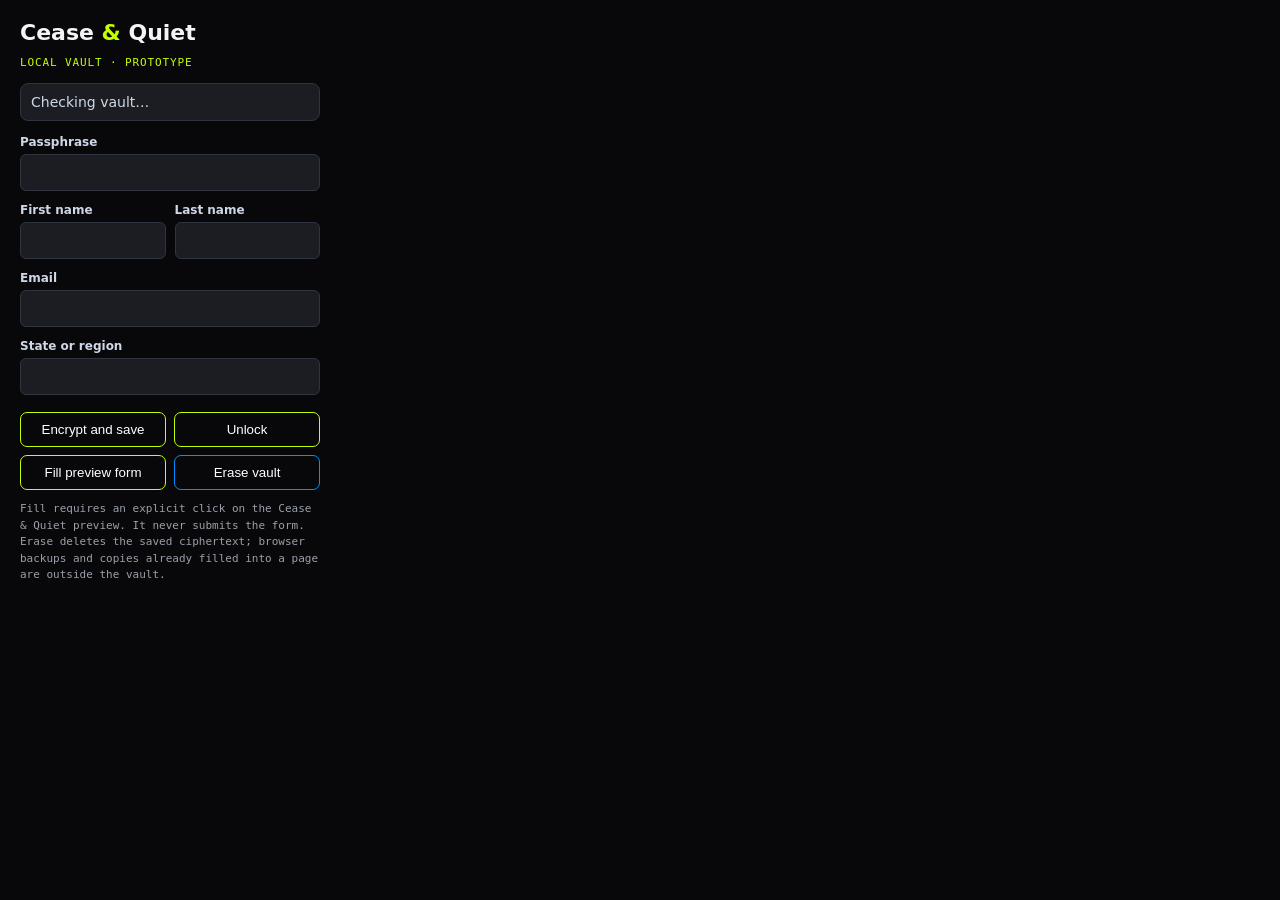
==== ceaseandquiet/extension/popup.html @ 375ae0c2 "Stage Cease and Quiet read-only preview and local vault" ====
<!doctype html><html lang="en"><head><meta charset="utf-8"><meta name="viewport" content="width=device-width,initial-scale=1"><title>Local vault</title><link rel="stylesheet" href="popup.css"><script src="popup.js" defer></script></head><body><main><h1>Cease <span>&amp;</span> Quiet</h1><p class="caption">LOCAL VAULT · PROTOTYPE</p><p id="state" role="status">Checking vault…</p><label>Passphrase<input id="passphrase" type="password" autocomplete="off" minlength="12"></label><div class="grid"><label>First name<input id="givenName" autocomplete="off"></label><label>Last name<input id="familyName" autocomplete="off"></label></div><label>Email<input id="email" type="email" autocomplete="off"></label><label>State or region<input id="region" autocomplete="off"></label><div class="buttons"><button id="save">Encrypt and save</button><button id="unlock">Unlock</button><button id="fill">Fill preview form</button><button id="erase">Erase vault</button></div><p class="fine">Fill requires an explicit click on the Cease &amp; Quiet preview. It never submits the form. Erase deletes the saved ciphertext; browser backups and copies already filled into a page are outside the vault.</p></main></body></html>
---- ceaseandquiet/extension/popup.css ----
*{box-sizing:border-box}body{width:340px;margin:0;background:#08080a;color:#f4f4f5;font:14px system-ui}main{padding:20px}h1{font-size:22px;margin:0}h1 span,.caption{color:#c3ff00}.caption,.fine{font:11px ui-monospace,Consolas,monospace}.caption{letter-spacing:.08em}.fine{color:#9ba0ab;line-height:1.5}#state{padding:10px;background:#1c1d22;border:1px solid #2e3440;border-radius:8px;color:#cfd8e7}label{display:block;margin:12px 0 0;color:#cfd8e7;font-size:12px;font-weight:600}input{width:100%;margin-top:5px;padding:10px;background:#1c1d22;border:1px solid #2e3440;border-radius:6px;color:white}.grid{display:grid;grid-template-columns:1fr 1fr;gap:9px}.buttons{display:grid;grid-template-columns:1fr 1fr;gap:8px;margin-top:17px}button{background:transparent;color:#fff;border:1px solid #c3ff00;border-radius:7px;padding:9px;cursor:pointer}button:hover,button:focus-visible{border-color:#fff;box-shadow:0 0 12px rgba(0,145,255,.5);outline:none}#erase{border-color:#0091ff}
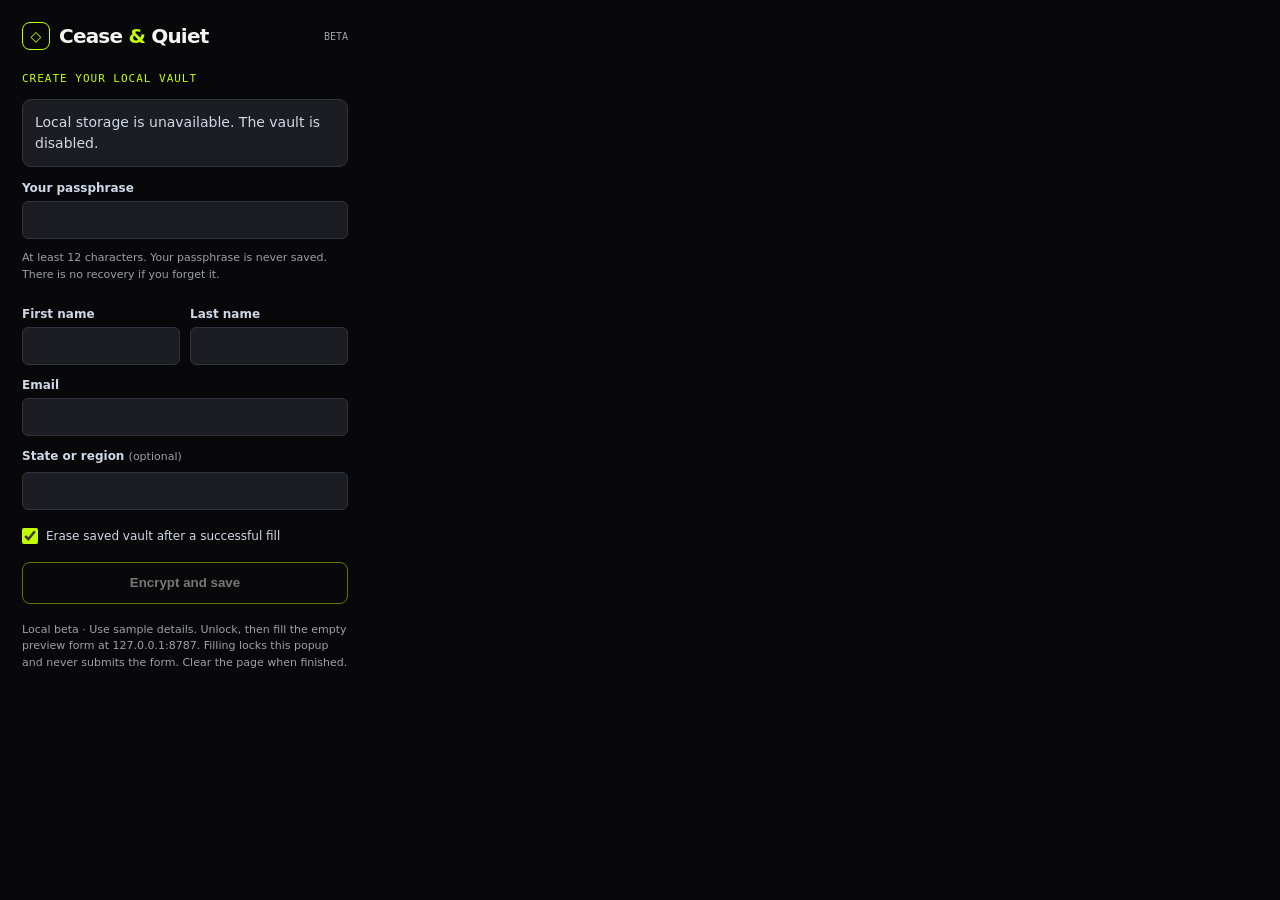
==== commit 475ee3ad: "Harden local vault and prepare beta review candidate" ====
--- a/ceaseandquiet/extension/popup.html
+++ b/ceaseandquiet/extension/popup.html
@@ -1 +1,39 @@
-<!doctype html><html lang="en"><head><meta charset="utf-8"><meta name="viewport" content="width=device-width,initial-scale=1"><title>Local vault</title><link rel="stylesheet" href="popup.css"><script src="popup.js" defer></script></head><body><main><h1>Cease <span>&amp;</span> Quiet</h1><p class="caption">LOCAL VAULT · PROTOTYPE</p><p id="state" role="status">Checking vault…</p><label>Passphrase<input id="passphrase" type="password" autocomplete="off" minlength="12"></label><div class="grid"><label>First name<input id="givenName" autocomplete="off"></label><label>Last name<input id="familyName" autocomplete="off"></label></div><label>Email<input id="email" type="email" autocomplete="off"></label><label>State or region<input id="region" autocomplete="off"></label><div class="buttons"><button id="save">Encrypt and save</button><button id="unlock">Unlock</button><button id="fill">Fill preview form</button><button id="erase">Erase vault</button></div><p class="fine">Fill requires an explicit click on the Cease &amp; Quiet preview. It never submits the form. Erase deletes the saved ciphertext; browser backups and copies already filled into a page are outside the vault.</p></main></body></html>
+<!doctype html>
+<html lang="en">
+<head>
+  <meta charset="utf-8">
+  <meta name="viewport" content="width=device-width,initial-scale=1">
+  <title>Cease &amp; Quiet local vault</title>
+  <link rel="stylesheet" href="popup.css">
+  <script type="module" src="popup.js"></script>
+</head>
+<body>
+<main>
+  <header><span class="mark" aria-hidden="true">◇</span><h1>Cease <em>&amp;</em> Quiet</h1><span class="beta">BETA</span></header>
+  <p id="mode" class="caption">LOCAL VAULT</p>
+  <p id="state" role="status" aria-live="polite">Opening vault…</p>
+  <section id="unlock-panel" aria-label="Unlock vault">
+    <label for="passphrase">Your passphrase</label>
+    <input id="passphrase" type="password" autocomplete="off" minlength="12" maxlength="1024" spellcheck="false">
+    <p class="hint">At least 12 characters. Your passphrase is never saved. There is no recovery if you forget it.</p>
+  </section>
+  <section id="profile-panel" aria-label="Profile details">
+    <div class="grid">
+      <label>First name<input id="givenName" autocomplete="off" maxlength="100" spellcheck="false"></label>
+      <label>Last name<input id="familyName" autocomplete="off" maxlength="100" spellcheck="false"></label>
+    </div>
+    <label>Email<input id="email" type="email" autocomplete="off" maxlength="254" spellcheck="false"></label>
+    <label>State or region <span class="hint">(optional)</span><input id="region" autocomplete="off" maxlength="100" spellcheck="false"></label>
+  </section>
+  <label class="check"><input id="erase-after" type="checkbox" checked> Erase saved vault after a successful fill</label>
+  <div class="buttons">
+    <button id="save" type="button" disabled>Encrypt and save</button>
+    <button id="unlock" type="button" disabled hidden>Unlock vault</button>
+    <button id="fill" type="button" disabled hidden>Fill preview form</button>
+    <button id="lock" type="button" hidden>Lock now</button>
+    <button id="erase" type="button" disabled hidden>Erase vault</button>
+  </div>
+  <p class="fine">Local beta · Use sample details. Unlock, then fill the empty preview form at 127.0.0.1:8787. Filling locks this popup and never submits the form. Clear the page when finished.</p>
+</main>
+</body>
+</html>
--- a/ceaseandquiet/extension/popup.css
+++ b/ceaseandquiet/extension/popup.css
@@ -1 +1,27 @@
-*{box-sizing:border-box}body{width:340px;margin:0;background:#08080a;color:#f4f4f5;font:14px system-ui}main{padding:20px}h1{font-size:22px;margin:0}h1 span,.caption{color:#c3ff00}.caption,.fine{font:11px ui-monospace,Consolas,monospace}.caption{letter-spacing:.08em}.fine{color:#9ba0ab;line-height:1.5}#state{padding:10px;background:#1c1d22;border:1px solid #2e3440;border-radius:8px;color:#cfd8e7}label{display:block;margin:12px 0 0;color:#cfd8e7;font-size:12px;font-weight:600}input{width:100%;margin-top:5px;padding:10px;background:#1c1d22;border:1px solid #2e3440;border-radius:6px;color:white}.grid{display:grid;grid-template-columns:1fr 1fr;gap:9px}.buttons{display:grid;grid-template-columns:1fr 1fr;gap:8px;margin-top:17px}button{background:transparent;color:#fff;border:1px solid #c3ff00;border-radius:7px;padding:9px;cursor:pointer}button:hover,button:focus-visible{border-color:#fff;box-shadow:0 0 12px rgba(0,145,255,.5);outline:none}#erase{border-color:#0091ff}
+* { box-sizing: border-box; }
+[hidden] { display: none !important; }
+body { width: 370px; margin: 0; background: #08080a; color: #f4f4f5; font: 14px system-ui; }
+main { padding: 22px; }
+header { display: flex; align-items: center; gap: 9px; }
+h1 { margin: 0; font-size: 20px; letter-spacing: -.04em; }
+h1 em { color: #c3ff00; font-style: normal; }
+.mark { display: grid; place-items: center; width: 28px; height: 28px; border: 1px solid #c3ff00; border-radius: 8px; color: #c3ff00; }
+.beta { margin-left: auto; color: #9ba0ab; font: 10px ui-monospace,monospace; }
+.caption { margin-top: 22px; color: #c3ff00; font: 11px ui-monospace,monospace; letter-spacing: .09em; }
+#state { padding: 12px; background: #1c1d22; border: 1px solid #2e3440; border-radius: 9px; color: #cfd8e7; line-height: 1.5; }
+label { display: block; margin-top: 13px; color: #cfd8e7; font-size: 12px; font-weight: 600; }
+input { width: 100%; margin-top: 6px; padding: 10px; background: #1c1d22; border: 1px solid #2e3440; border-radius: 6px; color: #fff; font: 14px system-ui; }
+input:focus-visible { outline: 2px solid #0091ff; }
+input[readonly] { color: #cfd8e7; }
+.grid { display: grid; grid-template-columns: 1fr 1fr; gap: 10px; }
+.hint,.fine { color: #9ba0ab; font-size: 11px; font-weight: 400; line-height: 1.5; }
+.check { display: flex; align-items: center; gap: 8px; margin: 18px 0; font-weight: 400; }
+.check input { width: 16px; height: 16px; padding: 0; margin: 0; accent-color: #c3ff00; }
+.buttons { display: flex; flex-wrap: wrap; gap: 10px; }
+button { position: relative; flex: 1; min-height: 42px; padding: 10px 14px; border: 1px solid #c3ff00; border-radius: 8px; background: transparent; color: #fff; font-weight: 700; cursor: pointer; }
+#lock,#erase { border-color: #0091ff; }
+button:disabled { opacity: .45; cursor: wait; }
+button:not(:disabled):hover,button:focus-visible { border-color: transparent; outline: none; box-shadow: 0 0 16px rgba(0,145,255,.3); }
+button:not(:disabled):hover::before,button:focus-visible::before { content: ""; position: absolute; inset: -1px; border-radius: inherit; padding: 1px; background: linear-gradient(90deg,#0091ff,#cfd8e7,#c3ff00); -webkit-mask: linear-gradient(#fff 0 0) content-box,linear-gradient(#fff 0 0); -webkit-mask-composite: xor; mask-composite: exclude; pointer-events: none; }
+.fine { margin: 18px 0 0; }
+@media (prefers-reduced-motion: reduce) { * { scroll-behavior: auto; transition: none; } }
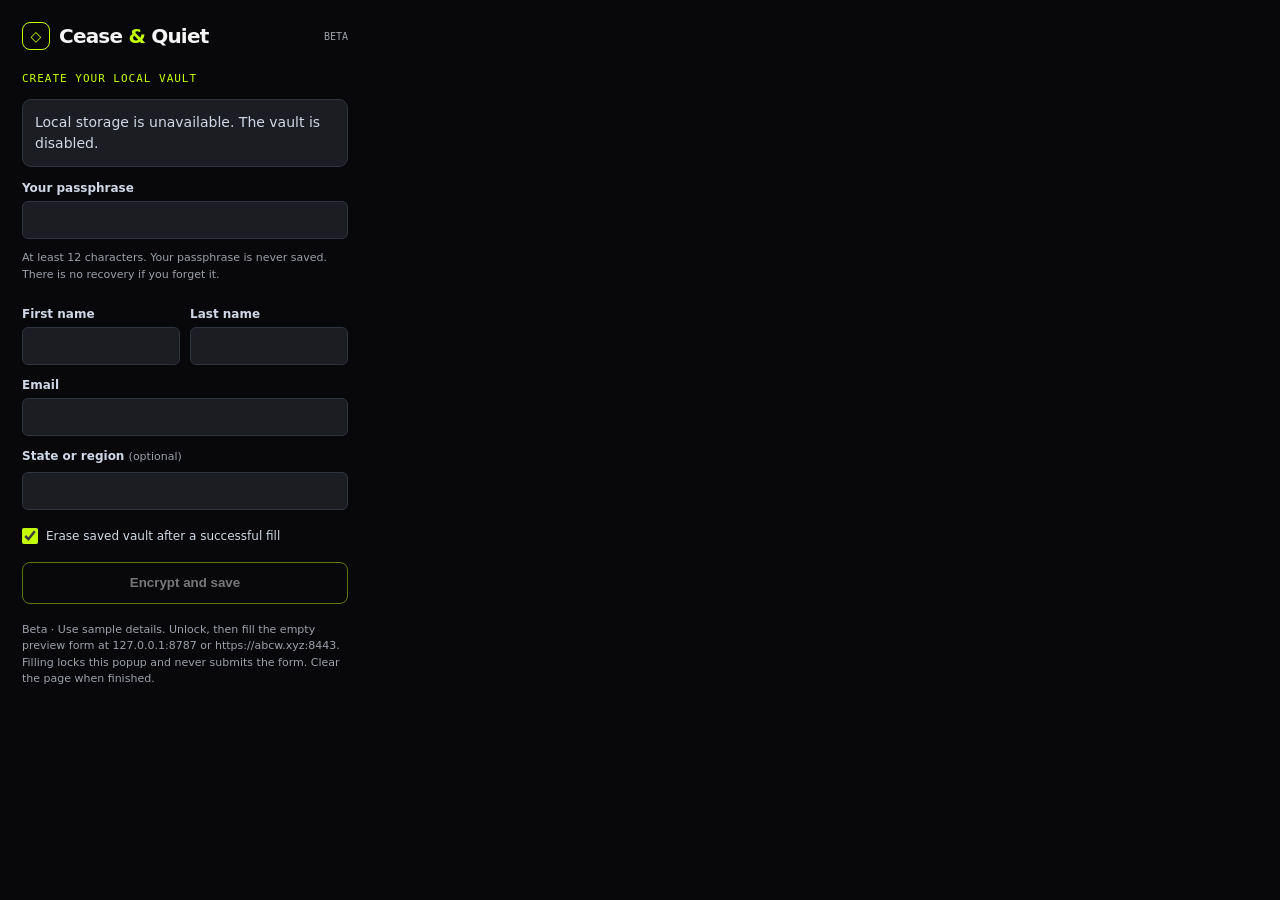
==== commit 7ff61cb9: "Authorize exact HTTPS staging origin for vault beta 0.3.0" ====
--- a/ceaseandquiet/extension/popup.html
+++ b/ceaseandquiet/extension/popup.html
@@ -33,7 +33,7 @@
     <button id="lock" type="button" hidden>Lock now</button>
     <button id="erase" type="button" disabled hidden>Erase vault</button>
   </div>
-  <p class="fine">Local beta · Use sample details. Unlock, then fill the empty preview form at 127.0.0.1:8787. Filling locks this popup and never submits the form. Clear the page when finished.</p>
+  <p class="fine">Beta · Use sample details. Unlock, then fill the empty preview form at 127.0.0.1:8787 or https://abcw.xyz:8443. Filling locks this popup and never submits the form. Clear the page when finished.</p>
 </main>
 </body>
 </html>
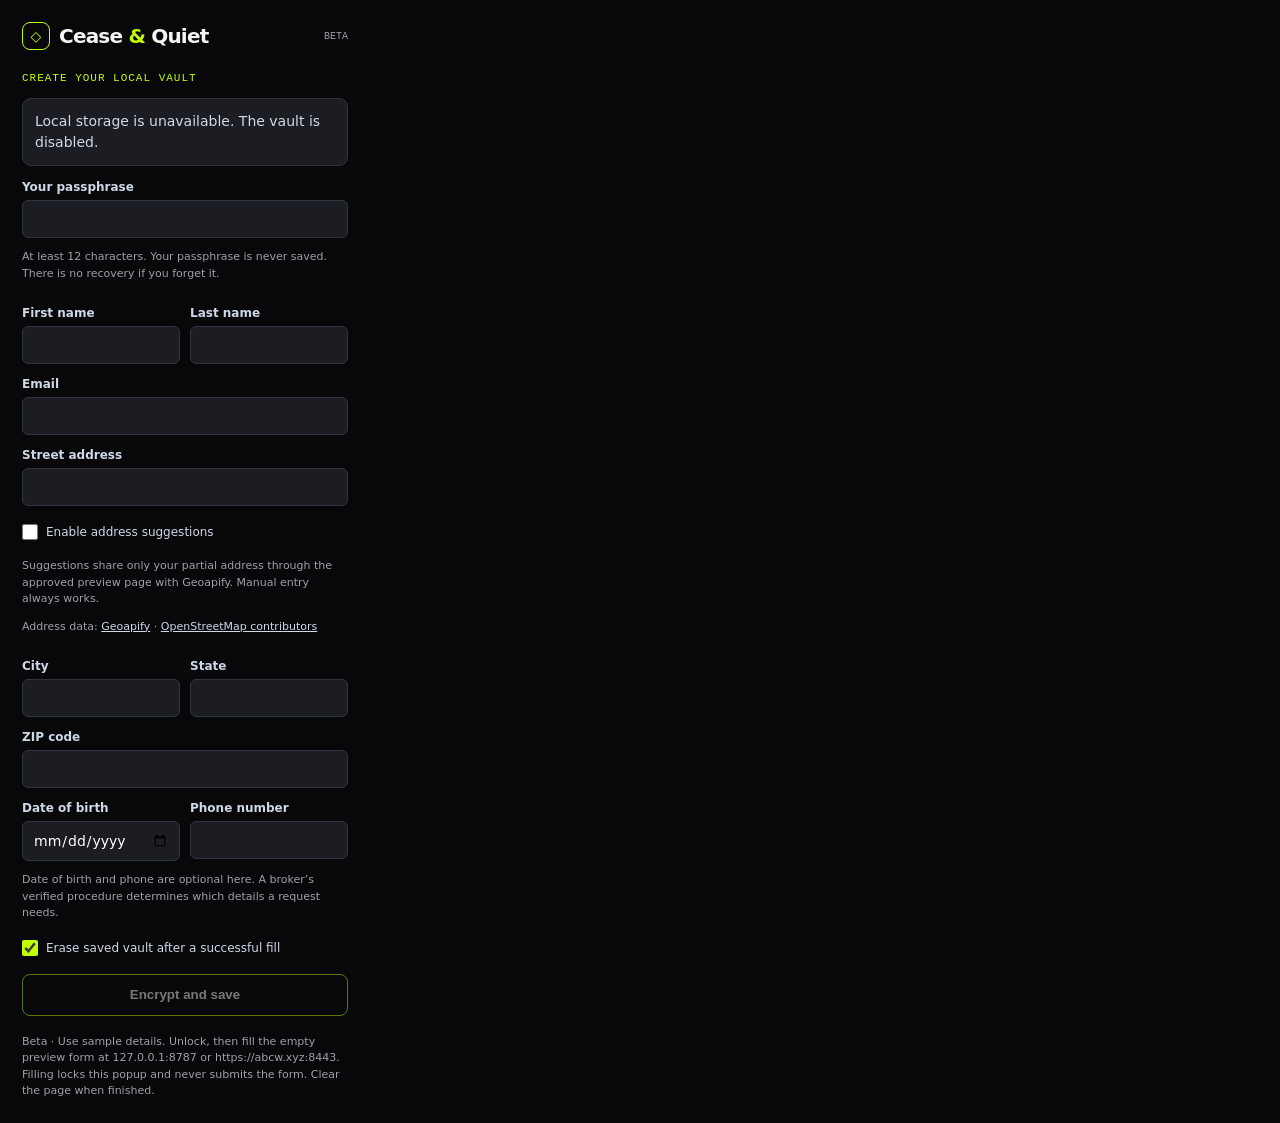
==== commit 5115d4e4: "Expand encrypted profile and add opt-in Geoapify address suggestions" ====
--- a/ceaseandquiet/extension/popup.html
+++ b/ceaseandquiet/extension/popup.html
@@ -23,7 +23,15 @@
       <label>Last name<input id="familyName" autocomplete="off" maxlength="100" spellcheck="false"></label>
     </div>
     <label>Email<input id="email" type="email" autocomplete="off" maxlength="254" spellcheck="false"></label>
-    <label>State or region <span class="hint">(optional)</span><input id="region" autocomplete="off" maxlength="100" spellcheck="false"></label>
+    <label>Street address<input id="address" autocomplete="off" maxlength="200" spellcheck="false"></label>
+    <label class="check"><input id="address-enabled" type="checkbox"> Enable address suggestions</label>
+    <p id="address-status" class="hint" role="status">Suggestions share only your partial address through the approved preview page with Geoapify. Manual entry always works.</p>
+    <ul id="address-results" class="address-results" aria-label="Address suggestions" hidden></ul>
+    <p class="hint">Address data: <a href="https://www.geoapify.com/" target="_blank" rel="noreferrer">Geoapify</a> · <a href="https://www.openstreetmap.org/copyright" target="_blank" rel="noreferrer">OpenStreetMap contributors</a></p>
+    <div class="grid"><label>City<input id="city" autocomplete="off" maxlength="100" spellcheck="false"></label><label>State<input id="region" autocomplete="off" maxlength="100" spellcheck="false"></label></div>
+    <label>ZIP code<input id="postalCode" autocomplete="off" maxlength="20" spellcheck="false"></label>
+    <div class="grid"><label>Date of birth<input id="dateOfBirth" type="date" autocomplete="off"></label><label>Phone number<input id="phone" type="tel" autocomplete="off" maxlength="32"></label></div>
+    <p class="hint">Date of birth and phone are optional here. A broker’s verified procedure determines which details a request needs.</p>
   </section>
   <label class="check"><input id="erase-after" type="checkbox" checked> Erase saved vault after a successful fill</label>
   <div class="buttons">
--- a/ceaseandquiet/extension/popup.css
+++ b/ceaseandquiet/extension/popup.css
@@ -13,8 +13,13 @@
 input { width: 100%; margin-top: 6px; padding: 10px; background: #1c1d22; border: 1px solid #2e3440; border-radius: 6px; color: #fff; font: 14px system-ui; }
 input:focus-visible { outline: 2px solid #0091ff; }
 input[readonly] { color: #cfd8e7; }
-.grid { display: grid; grid-template-columns: 1fr 1fr; gap: 10px; }
+.grid { display: grid; grid-template-columns: repeat(2,minmax(0,1fr)); gap: 10px; }
+.grid input { min-width: 0; }
+.address-results { list-style: none; padding: 0; margin: 10px 0; }
+.address-results li { margin: 6px 0; }
+.address-results button { width: 100%; text-align: left; white-space: normal; }
 .hint,.fine { color: #9ba0ab; font-size: 11px; font-weight: 400; line-height: 1.5; }
+.hint a { color: #cfd8e7; }
 .check { display: flex; align-items: center; gap: 8px; margin: 18px 0; font-weight: 400; }
 .check input { width: 16px; height: 16px; padding: 0; margin: 0; accent-color: #c3ff00; }
 .buttons { display: flex; flex-wrap: wrap; gap: 10px; }
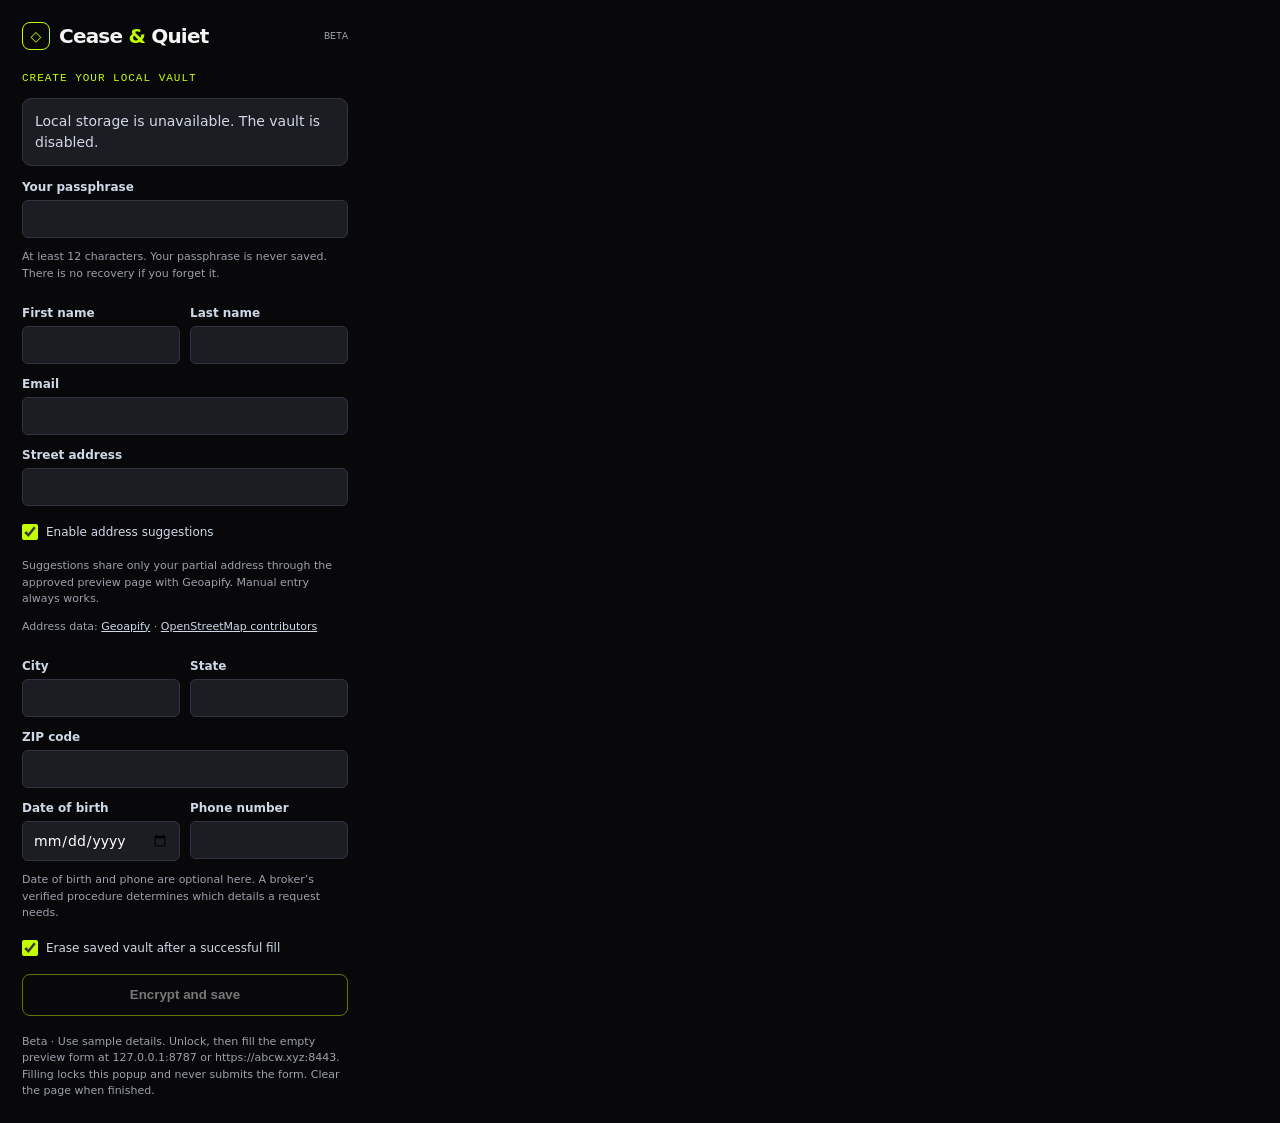
==== commit 4e9b090a: "Enable address suggestions by default and fix lint status constants" ====
--- a/ceaseandquiet/extension/popup.html
+++ b/ceaseandquiet/extension/popup.html
@@ -24,7 +24,7 @@
     </div>
     <label>Email<input id="email" type="email" autocomplete="off" maxlength="254" spellcheck="false"></label>
     <label>Street address<input id="address" autocomplete="off" maxlength="200" spellcheck="false"></label>
-    <label class="check"><input id="address-enabled" type="checkbox"> Enable address suggestions</label>
+    <label class="check"><input id="address-enabled" type="checkbox" checked> Enable address suggestions</label>
     <p id="address-status" class="hint" role="status">Suggestions share only your partial address through the approved preview page with Geoapify. Manual entry always works.</p>
     <ul id="address-results" class="address-results" aria-label="Address suggestions" hidden></ul>
     <p class="hint">Address data: <a href="https://www.geoapify.com/" target="_blank" rel="noreferrer">Geoapify</a> · <a href="https://www.openstreetmap.org/copyright" target="_blank" rel="noreferrer">OpenStreetMap contributors</a></p>
